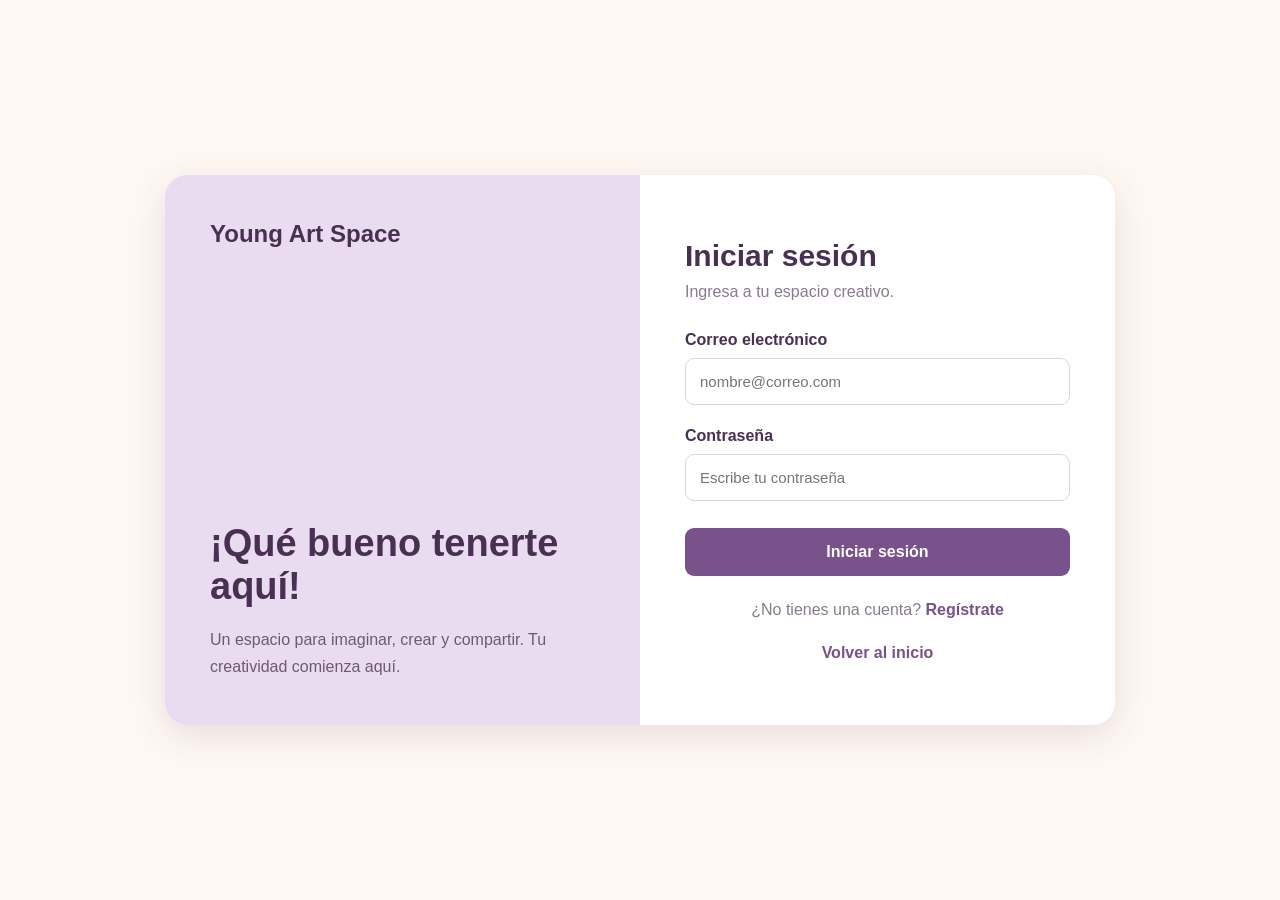
==== login.html @ e886f2f9 "Ajuustar inicio de sesion" ====
<!DOCTYPE html>
<html lang="es">
<head>
    <meta charset="UTF-8">
    <meta name="viewport" content="width=device-width, initial-scale=1.0">
    <title>Iniciar sesión | Young Art Space</title>
    <link rel="stylesheet" href="login.css">
</head>
<body>

    <main class="contenedor-login">

        <section class="panel-bienvenida">
            <a href="index.html" class="logo">Young Art Space</a>

            <div class="mensaje">
                <h1>¡Qué bueno tenerte aquí!</h1>
                <p>
                    Un espacio para imaginar, crear y compartir.
                    Tu creatividad comienza aquí.
                </p>
            </div>
        </section>

        <section class="panel-formulario">

            <h2>Iniciar sesión</h2>
            <p class="subtitulo">Ingresa a tu espacio creativo.</p>

            <form id="formulario-login">

                <label for="correo">Correo electrónico</label>
                <input
                    type="email"
                    id="correo"
                    name="correo"
                    placeholder="nombre@correo.com"
                    required
                >

                <label for="contrasena">Contraseña</label>
                <input
                    type="password"
                    id="contrasena"
                    name="contrasena"
                    placeholder="Escribe tu contraseña"
                    required
                >

                <button type="submit">Iniciar sesión</button>

            </form>

            <p class="registro">
                ¿No tienes una cuenta?
                <a href="registro.html">Regístrate</a>
            </p>

            <a href="index.html" class="volver">Volver al inicio</a>

        </section>

    </main>

</body>
</html>
---- login.css ----
* {
    margin: 0;
    padding: 0;
    box-sizing: border-box;
}

body {
    font-family: Arial, sans-serif;
    background: #fff8f2;
    min-height: 100vh;
    display: flex;
    justify-content: center;
    align-items: center;
    padding: 30px;
}

.contenedor-login {
    width: 100%;
    max-width: 950px;
    min-height: 550px;
    display: grid;
    grid-template-columns: 1fr 1fr;
    background: white;
    border-radius: 22px;
    overflow: hidden;
    box-shadow: 0 10px 35px rgba(60, 35, 70, 0.12);
}

.panel-bienvenida {
    background: #eadcf0;
    padding: 45px;
    display: flex;
    flex-direction: column;
    justify-content: space-between;
}

.logo {
    color: #493052;
    font-size: 24px;
    font-weight: bold;
    text-decoration: none;
}

.mensaje h1 {
    color: #493052;
    font-size: 38px;
    margin-bottom: 18px;
}

.mensaje p {
    color: #6e5975;
    font-size: 16px;
    line-height: 1.7;
}

.panel-formulario {
    padding: 55px 45px;
    display: flex;
    flex-direction: column;
    justify-content: center;
}

.panel-formulario h2 {
    color: #493052;
    font-size: 30px;
    margin-bottom: 10px;
}

.subtitulo {
    color: #887b8b;
    margin-bottom: 30px;
}

form {
    display: flex;
    flex-direction: column;
}

label {
    color: #493052;
    font-weight: bold;
    margin-bottom: 9px;
}

input {
    padding: 14px;
    border: 1px solid #ded3e2;
    border-radius: 9px;
    margin-bottom: 22px;
    font-size: 15px;
    outline: none;
}

input:focus {
    border-color: #79518b;
}

button {
    background: #79518b;
    color: white;
    border: none;
    padding: 15px;
    border-radius: 9px;
    font-size: 16px;
    font-weight: bold;
    cursor: pointer;
    margin-top: 5px;
}

button:hover {
    background: #624071;
}

.registro {
    text-align: center;
    margin-top: 25px;
    color: #887b8b;
}

.registro a,
.volver {
    color: #79518b;
    font-weight: bold;
    text-decoration: none;
}

.volver {
    text-align: center;
    margin-top: 25px;
}

@media (max-width: 700px) {
    body {
        padding: 15px;
    }

    .contenedor-login {
        grid-template-columns: 1fr;
    }

    .panel-bienvenida {
        min-height: 220px;
        padding: 30px;
    }

    .mensaje h1 {
        font-size: 27px;
        margin-top: 35px;
    }

    .panel-formulario {
        padding: 35px 25px;
    }
}
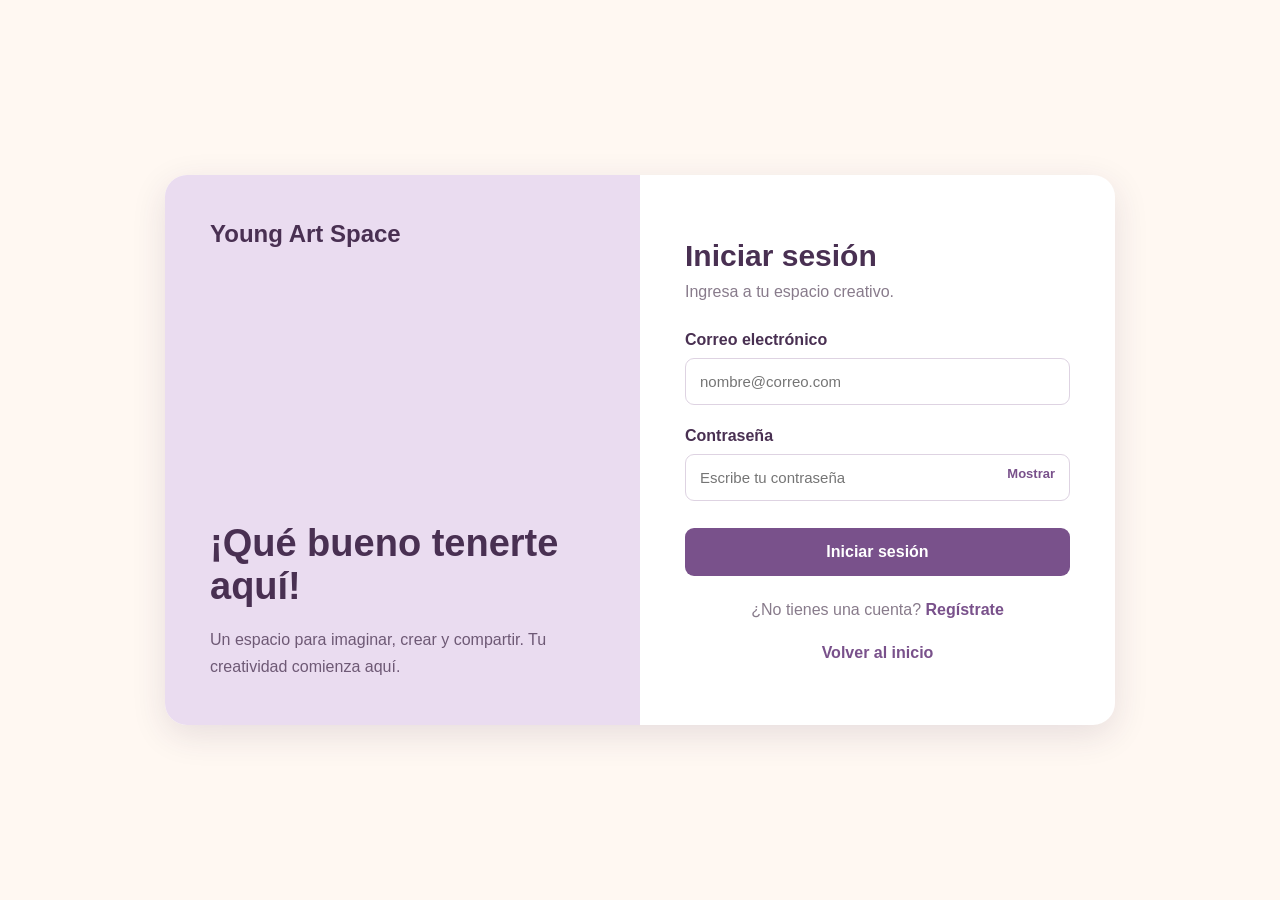
==== commit f2c45aa1: "Implementacion de autenticacion y conexion de usuarios" ====
--- a/login.html
+++ b/login.html
@@ -26,6 +26,7 @@
         <section class="panel-formulario">
 
             <h2>Iniciar sesión</h2>
+
             <p class="subtitulo">Ingresa a tu espacio creativo.</p>
 
             <form id="formulario-login">
@@ -40,13 +41,20 @@
                 >
 
                 <label for="contrasena">Contraseña</label>
-                <input
-                    type="password"
-                    id="contrasena"
-                    name="contrasena"
-                    placeholder="Escribe tu contraseña"
-                    required
-                >
+
+                <div class="campo-contrasena">
+                    <input
+                        type="password"
+                        id="contrasena"
+                        name="contrasena"
+                        placeholder="Escribe tu contraseña"
+                        required
+                    >
+
+                    <button type="button" id="mostrar-contrasena">
+                        Mostrar
+                    </button>
+                </div>
 
                 <button type="submit">Iniciar sesión</button>
 
@@ -63,5 +71,57 @@
 
     </main>
 
+    <script>
+        const contrasena = document.getElementById("contrasena");
+        const botonMostrar = document.getElementById("mostrar-contrasena");
+        const formulario = document.getElementById("formulario-login");
+
+        // Mostrar u ocultar contraseña
+        botonMostrar.addEventListener("click", function () {
+            if (contrasena.type === "password") {
+                contrasena.type = "text";
+                botonMostrar.textContent = "Ocultar";
+            } else {
+                contrasena.type = "password";
+                botonMostrar.textContent = "Mostrar";
+            }
+        });
+
+        // Iniciar sesión
+        formulario.addEventListener("submit", async function(event) {
+            event.preventDefault();
+
+            const correo = document.getElementById("correo").value.trim();
+            const clave = contrasena.value;
+
+            try {
+                const respuesta = await fetch("http://localhost:3000/api/usuarios/login", {
+                    method: "POST",
+                    headers: {
+                        "Content-Type": "application/json"
+                    },
+                    body: JSON.stringify({
+                        correo: correo,
+                        contrasena: clave
+                    })
+                });
+
+                const resultado = await respuesta.json();
+
+                if (!respuesta.ok) {
+                    throw new Error(resultado.mensaje);
+                }
+                 localStorage.setItem("nombreUsuario", resultado.nombre);   
+                  
+                alert("¡Bienvenido/a, " + resultado.nombre + "!");
+
+                window.location.href = "index.html";
+
+            } catch (error) {
+                alert(error.message || "No se pudo conectar con el servidor.");
+            }
+        });
+    </script>
+
 </body>
 </html>
--- a/login.css
+++ b/login.css
@@ -153,3 +153,31 @@
         padding: 35px 25px;
     }
 }
+.campo-contrasena {
+    position: relative;
+    display: flex;
+    align-items: center;
+}
+
+.campo-contrasena input {
+    width: 100%;
+    padding-right: 80px;
+}
+
+.campo-contrasena button {
+    position: absolute;
+    right: 10px;
+    top: 0;
+    margin: 0;
+    padding: 12px 5px;
+    background: transparent;
+    color: #79518b;
+    font-size: 13px;
+    border: none;
+    cursor: pointer;
+}
+
+.campo-contrasena button:hover {
+    background: transparent;
+    color: #493052;
+}
